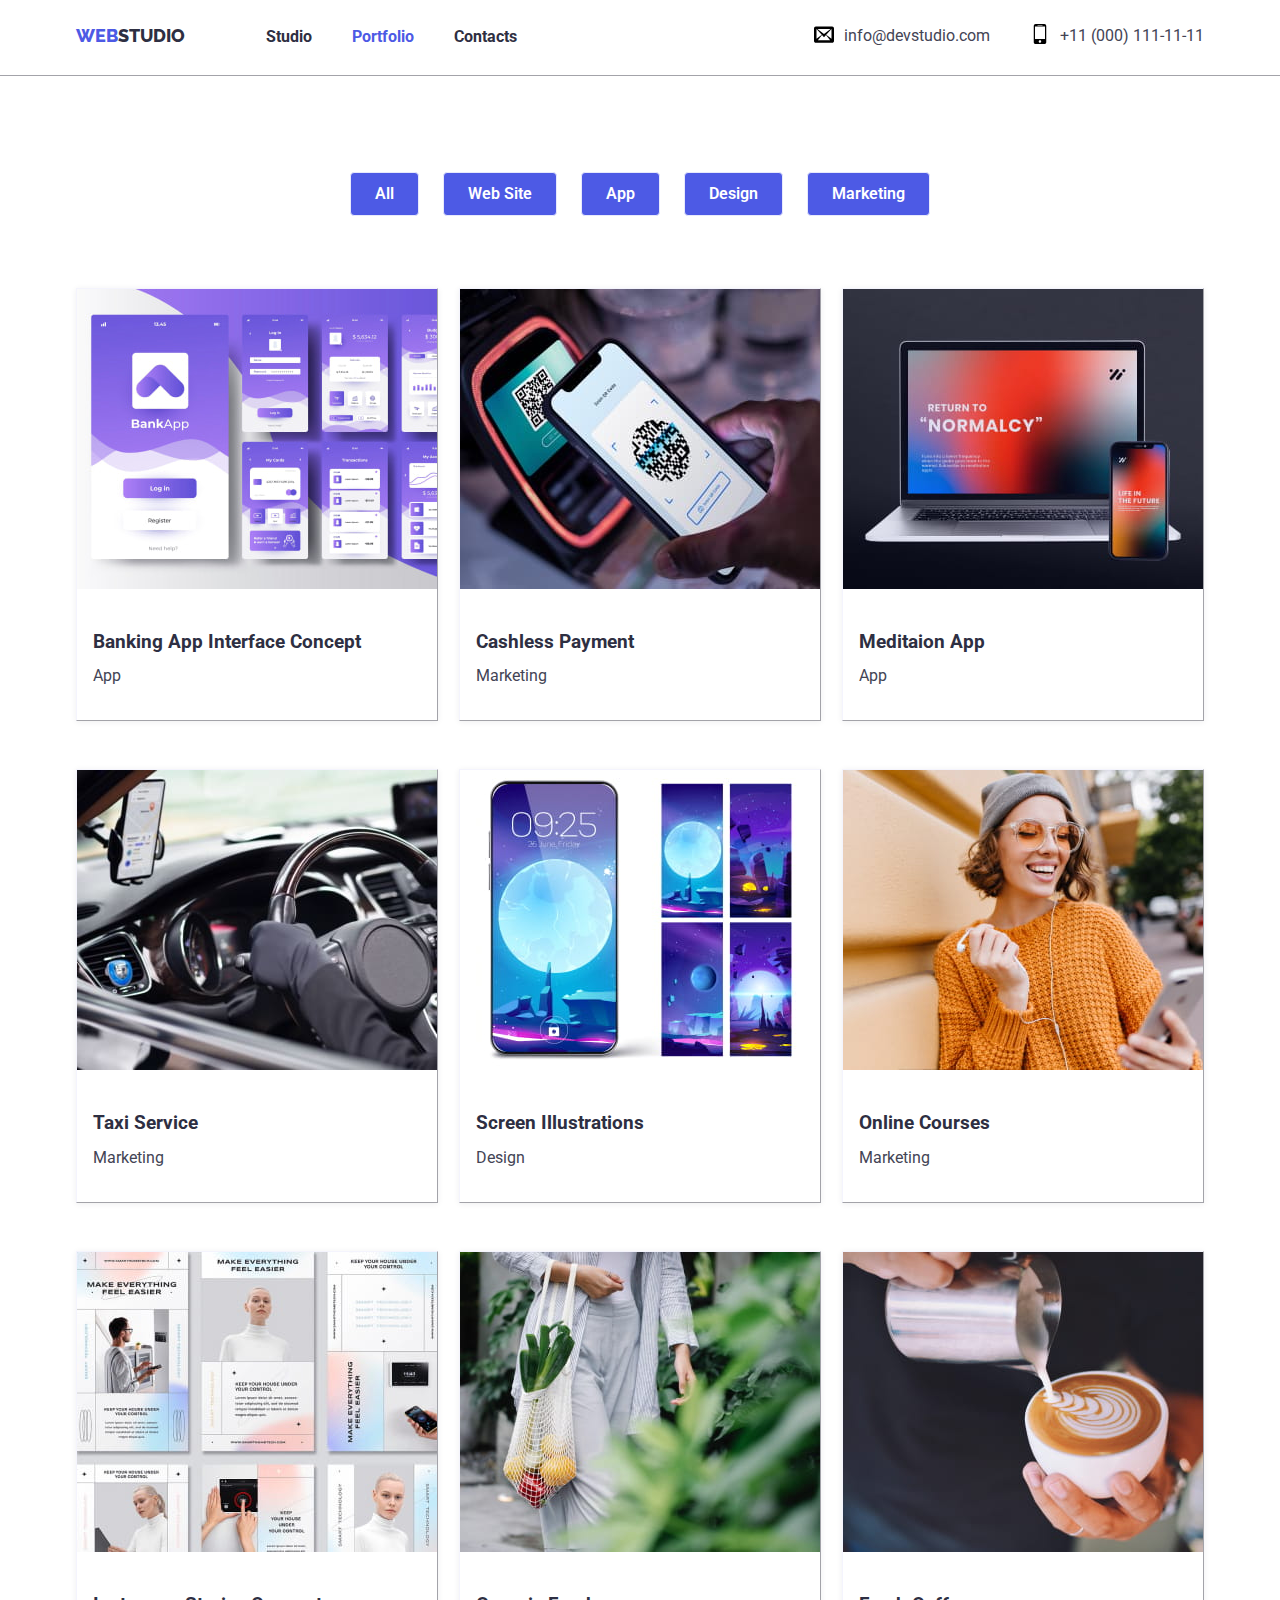
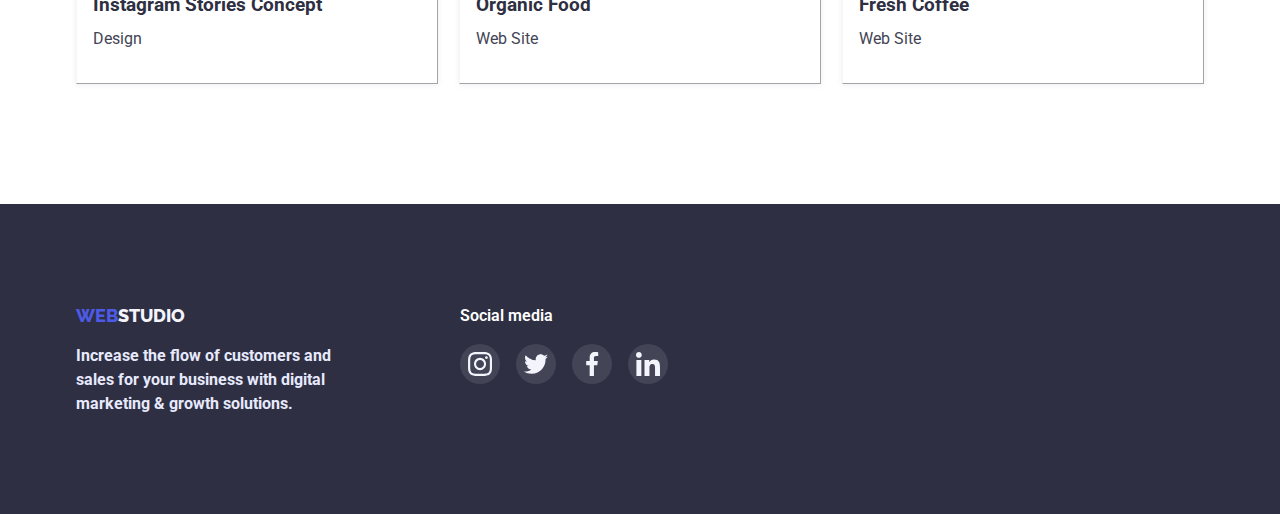
==== portfolio.html @ a93f90d0 "new" ====
<!DOCTYPE html>
<html lang="en">
<head>
    <meta charset="UTF-8">
    <meta http-equiv="X-UA-Compatible" content="IE=edge">
    <meta name="viewport" content="width=device-width, initial-scale=1.0">
    <link rel="preconnect" href="https://fonts.googleapis.com">
    <link rel="preconnect" href="https://fonts.gstatic.com" crossorigin>
    <link href="https://fonts.googleapis.com/css2?family=Raleway:wght@800&family=Roboto:wght@400;500;700;900&display=swap" rel="stylesheet">
    <link rel="stylesheet" href="https://cdnjs.cloudflare.com/ajax/libs/modern-normalize/1.1.0/modern-normalize.min.css">
    <link rel="stylesheet" href="./css/styles.css">
    <title>Portfolio</title>
</head>
<body>
<!-- header -->
    <header class="header">
<!-- Top Line -->
        <div class="container nav-contact">
            <nav class="nav-href">
                <a class="logo-header" href="./index.html"><span>Web</span>studio</a>
                <ul class="navigation">
                    <li class="link-navigation"><a href="./index.html" class="nav">Studio</a></li>
                    <li class="link-navigation"><a href="./portfolio.html" class="nav-corrent">Portfolio</a></li>
                    <li class="link-navigation"><a href="" class="nav">Contacts</a></li>
                </ul>
            </nav>
<!-- Contacts -->
            <ul class="contact">
                <li class="contact-list">
                    <a href="mailto:info@devstudio.com">
                        <svg class="icon-contect" width="25" height="25">
                            <use href="./images/icons.svg#icon-envelop"></use>
                        </svg>
                    </a>
                    <a class="contact-mail" href="mailto:info@devstudio.com">info@devstudio.com</a>
                </li>
            
                <li class="contact-list">
                    <a href="tel:+110001111111">
                        <svg class="icon-contect" width="25" height="25">
                            <use href="./images/icons.svg#icon-mobile"></use>
                        </svg>
                    </a>
                    <a class="contact-tel" href="tel:+110001111111">+11 (000) 111-11-11</a>
                </li>
            </ul>
        </div>
    </header>
    
<!-- main -->
    <main>
        <section class="container">
<!-- Filters -->
            <div class="button-filters">
                <ul>
                    <li class="li-button"><button class="portfolio-link" type="button">All</button></li>
                    <li class="li-button"><button class="portfolio-link" type="button">Web Site</button></li>
                    <li class="li-button"><button class="portfolio-link" type="button">App</button></li>
                    <li class="li-button"><button class="portfolio-link" type="button">Design</button></li>
                    <li class="li-button"><button class="portfolio-link" type="button">Marketing</button></li>
                </ul>
            </div>
    
<!-- Section -->
            <div >
                <ul class="flex-container">
                    <li class="list">
                        <img src="./images/img-portfolio-1.jpg" alt="Banking App" width="360">
                        <h3 class="subtitle">Banking App Interface Concept</h3>
                        <p class="slogan">App</p>
                    </li>
                
                    <li class="list">
                        <img src="./images/img-portfolio-2.jpg" alt="apple pay" width="360">
                        <!-- <p>14 Stylish and User-Friendly App Design Concepts · Task Manager App · Calorie Tracker App · Exotic Fruit Ecommerce App · Cloud Storage App</p> -->
                        <h3 class="subtitle">Cashless Payment</h3>
                        <p class="slogan">Marketing</p>
                    </li>
                
                    <li class="list">
                        <img src="./images/img-portfolio-3.jpg" alt="pc and phone" width="360">
                        <h3 class="subtitle">Meditaion App</h3>
                        <p class="slogan">App</p>
                    </li>
                
                    <li class="list">
                        <img src="./images/img-portfolio-4.jpg" alt="taxi car" width="360">
                        <h3 class="subtitle">Taxi Service</h3>
                        <p class="slogan">Marketing</p>
                    </li>
                
                    <li class="list">
                        <img src="./images/img-portfolio-5.jpg" alt="phone screen" width="360">
                        <h3 class="subtitle">Screen Illustrations</h3>
                        <p class="slogan">Design</p>
                    </li>
                
                    <li class="list">
                        <img src="./images/img-portfolio-6.jpg" alt="girl" width="360">
                        <h3 class="subtitle">Online Courses</h3>
                        <p class="slogan">Marketing</p>
                    </li>
                
                    <li class="list">
                        <img src="./images/img-portfolio-7.jpg" alt="Instagram Stories screen" width="360">
                        <h3 class="subtitle">Instagram Stories Concept</h3>
                        <p class="slogan">Design</p>
                    </li>
                
                    <li class="list">
                        <img src="./images/img-portfolio-8.jpg" alt="food in a bag" width="360">
                        <h3 class="subtitle">Organic Food</h3>
                        <p class="slogan">Web Site</p>
                    </li>
                
                    <li class="list">
                        <img src="./images/img-portfolio-9.jpg" alt="a cup of coffee" width="360">
                        <h3 class="subtitle">Fresh Coffee</h3>
                        <p class="slogan">Web Site</p>
                    </li>
                </ul>
            </div>
        </section>
    </main>
    
<!-- Footer -->
    <footer class="footer">
        <div class="container footer">
            <div>
                <a class="logo-footer" href="./index.html"><span>Web</span>studio</a>
                <p class="text-footer">Increase the flow of customers and sales for your business with digital marketing &
                    growth solutions.</p>
            </div>
            <!-- /* Social */ -->
            <div class="social">
                <p class="social-text">Social media</p>
                <ul>
                    <li class="social-icon">
                        <a class="social-link" href="">
                            <svg class="icon-link" width="24px" height="24px">
                                <use href="./images/icons.svg#icon-instagram"></use>
                            </svg>
                        </a>
                    </li>
                    <li class="social-icon">
                        <a class="social-link" href="">
                            <svg class="icon-link" width="24px" height="24px">
                                <use href="./images/icons.svg#icon-twitter"></use>
                            </svg>
                        </a>
                    </li>
                    <li class="social-icon">
                        <a class="social-link" href="">
                            <svg class="icon-link" width="24px" height="24px">
                                <use href="./images/icons.svg#icon-facebook"></use>
                            </svg>
                        </a>
                    </li>
                    <li class="social-icon">
                        <a class="social-link" href="">
                            <svg class="icon-link" width="24px" height="24px">
                                <use href="./images/icons.svg#icon-linkedin"></use>
                            </svg>
                        </a>
                    </li>
                </ul>
            </div>
        </div>
    </footer>
    
</body>
</html>
---- css/styles.css ----
:root {
    --primary-text-color: #4D5AE5;
    --primary-fon-color: #FFFFFF;
    --color-section-logo: #F4F4FD;
    --color-body-text: #2E2F42;
    --color-footer-text: #E7E9FC;
    --color-mail-tel-p-text: #434455;
    --color-active: rgba(77, 90, 229, 0.2);
    --color-border: #F4F4FD;
    --color-company: #8E8F99;
    --color-green-footer: #31D0AA;
}

body {
    font-family: 'Roboto';
    font-size: 16px;
    line-height: 1.5;
    color: var(--color-body-text);
    background-color: var(--primary-fon-color);
    font-weight: 700;
    /* font-style: normal; */
}

* {
    margin: 0;
    padding: 0;
}

*,
*::before,
*::after {
    box-sizing: border-box;
}

.container {
    width: 1158px;
    padding-right: 15px;
    padding-left: 15px;
    margin-right: auto;
    margin-left: auto;
}

a {
    text-decoration: none;
    color: var(--color-body-text);
}

/* hover/:focus/:active */
a:hover,
a:focus {
    color: var(--primary-text-color);
}

a:active {
    color: var(--color-active);
}

ul {
    list-style-type: none;
    display: inline-flex;
}

/*------------header-------------*/
.header {
    border-bottom: 0.5px outset var(--color-border);
}

.nav-contact {
    display: flex;
    padding-top: 24px;
    padding-bottom: 24px;
}

/* логотип */
.logo-header {
    font-family: 'Raleway';
    font-weight: 800;
    font-size: 18px;
    line-height: 1.33;
    text-transform: uppercase;
    margin-right: 77px;
}

/* цвет логотипа Web */
span {
    color: var(--primary-text-color);
}

/* ссылки на страницы */
.link-navigation {
    margin-right: 40px;
}

li:last-child {
    margin-right: 0px;
}

/* подсветка текушей страницы */
.nav-corrent { color: var(--primary-text-color)} 

/* contact меил и телефон */
.contact {
    list-style-type: none;
    margin-left: auto;
}

.contact-list {
    display: flex;
}

.contact-list:hover {
    fill: var(--primary-text-color);
}

.icon-contect {
    align-items: center;
    width: 20px;
    height: 20px;
    margin-right: 10px;
}

.contact-mail {
    color: var(--color-mail-tel-p-text);
    font-weight: 400;
    margin-right: 40px;
}

.contact-tel {
    color: var(--color-mail-tel-p-text);
    font-weight: 400;
}

/*----------main для index.html----------*/
.section-block {
    background-color: var(--color-body-text);
    padding-top: 192px;
    padding-bottom: 192px;
    background-image: linear-gradient(rgba(47, 48, 58, 0.7), rgba(47, 48, 58, 0.7)),
    url(../images/people-office\ 1.jpg);
    background-position: center;
    background-size: cover;
    background-repeat: no-repeat;
}

/* заголовок H1 */
.title {
    width: 492px;
    font-size: 56px;
    line-height: 60px;
    text-align: center;
    margin-right: auto;
    margin-left: auto;
    margin-bottom: 48px;
    color: var(--primary-fon-color);
}

/* кнопка  */
button {
    background-color: var(--primary-text-color);
    color: var(--primary-fon-color);
    cursor: pointer;
    font-weight: 600;
}

button:hover,
button:focus {
    background-color: var(--color-section-logo);
    color: var(--primary-text-color);
}

.button-main {
    display: block;
    margin-right: auto;
    margin-left: auto;
    width: 170px;
    height: 51px;
    border: none;
    border-radius: 4px;
}

/* < !-- Section 1 --> */
.section1 {
    margin-top: 120px;
    height: 224px;
}

.feature-list {
    list-style-type: none;
    display: block;
    margin-right: 24px;
}

.feature-list::before {
    display: inline-block;
    content:'';
    height: 112px;
    width: 264px;
    height: 104px;
    background-color: var(--color-border);
    background-repeat: no-repeat;
    background-position: center;
}

.icon-antenna::before {
    background-image: url(../images/antenna-1.svg);
}

.icon-clock::before {
    background-image: url(../images/clock-1.svg);

}

.icon-diagram::before {
    background-image: url(../images/diagram-1.svg);
}

.icon-astronaut::before {
    background-image: url(../images/astronaut-1.svg);
}

.feature-list:last-child {
    padding-right: 0;
    margin-right: 0;
}

/* slogan --- p */
.slogan-section1 {
    color: var(--color-mail-tel-p-text);
    font-weight: 400;
    line-height: 24px;
    margin-top: 8px;
}

/* < !-- Section 2 --> */
.section2 {
    margin-top: 120px;
    padding-bottom: 120px;
}

.link-section2 {
    list-style-type: none;
    display: flex;
    justify-content:space-between;
}

.link-section2-image {
    height: 300px;
    border: 1px solid var(--color-footer-text);
}

/* text H2 */
.title-text-2 {
    margin-bottom: 72px;
    text-align: center;
    font-weight: 600;
    font-size: 36px;
}

/* < !-- Section 3 --> */
.section3 {
    text-align: center;
    background-color: var(--color-section-logo);
    height: 788px;
    padding-top: 120px;
}

/* text H2 */
.title-text-3 {
    margin-bottom: 72px;
    font-size: 36px;
    font-weight: 600;
}

.list-photo {
    list-style-type: none;
    display: flex;
    flex-direction: column;
    margin-right: 24px;
    border: 0.5px outset var(--color-border);
    background-color: var(--primary-fon-color);
    border-radius: 0px 0px 4px 4px;
    box-shadow: 0px 1px 6px rgba(46, 47, 66, 0.08), 0px 1px 1px rgba(46, 47, 66, 0.16), 0px 2px 1px rgba(46, 47, 66, 0.08);
}

.list-photo :last-child {
    margin-right: 0;
}

.name-slogan {
    padding-top: 32px;
    padding-bottom: 32px;
    padding-right: 16px;
    padding-left: 16px;
}

.name-slogan:last-child {
    padding-right: 0;
}

/* H3 -- name */
.name {
    margin-bottom: 8px;
}

.slogan-section3 {
    color: var(--color-mail-tel-p-text);
    font-weight: 400;
    line-height: 24px;
}

/* social-section3 */
.social-icon-section3 {
    width: 232px;
    height: 48px;
    display: flex;
    margin-top: 8px;
    gap: 24px;
}

.social-section3 {
    height: 48px;
    margin-top: 8px;
    /* margin-right: 24px; */
}

.icon-section3 {
    width: 40px;
    height: 40px;
    display: flex;
    align-items: center;
    justify-content: center;
    border-radius: 50%;
    background-color: var(--primary-text-color);
    /* background-color: rgba(255, 255, 255, 0.1); */
    }

.icon-section3:hover,
.icon-section3:focus {
    background-color: var(--color-green-footer);
}

/* < !-- Section Customers --> */
.section-customers {
    height: 202px;
    margin-top: 120px;
    margin-bottom: 120px;
    filter: drop-shadow(0px 4px 4px rgba(0, 0, 0, 0.25));
}

.title-text-customers {
    font-size: 36px;
    font-weight: 700;
    text-align: center;
    height: 42px;
    margin-bottom: 72px;
}

.customers {
    display: flex;
    justify-content: center;
    justify-content: space-between;   
}

.item-customers {
    display: flex;
    width: 168px;
    height: 88px;
    border: 1px solid var(--color-company);
    border-radius: 4px;
    fill: var(--color-company);
}

.icon-customers {
    width: 104px;
    height: 56px;
    margin-top: 16px;
    margin-left: 32px;
    margin-right: 32px;
    margin-bottom: 16px;
}

.item-customers:hover {
    fill: var(--primary-text-color);
}

.item-customers:hover {
    border: 1px solid var(--primary-text-color);
}

/*-------------footer------------*/
.footer {
    background-color: var(--color-body-text);
    height: 310px;
    display: flex;
}

/* логотип */
.logo-footer {
    color: var(--color-section-logo);
    font-family: 'Raleway';
    font-weight: 800;
    font-size: 18px;
    line-height: 1.33;
    text-transform: uppercase;
    display: block;
    margin-top: 100px;
}

.text-footer {
    color: var(--color-footer-text);
    line-height: 24px;
    padding-top: 16px;
    width: 264px;
}

/* Social */
.social {
    /* display: block; */
    width: 208px;
    height: 80px;
    font-weight: 600;
    margin-top: 100px;
    margin-left: 120px;
    margin-right: 692px;
}

.social-text {
    width: 96px;
    height: 24px;
    color: var(--primary-fon-color);
}

.social-icon {
    display: flex;
    margin-top: 16px;
}

.social-link {
    width: 40px;
    height: 40px;
    display: flex;
    align-items: center;
    justify-content: center;
    border-radius: 50%;
    background-color: rgba(255, 255, 255, 0.1);
    margin-right: 16px;
}

.social-link:hover,
.social-link:focus{
    background-color: var(--color-green-footer);
}

/*--------main для portfolio.html----------*/
/* Filters - кнопки button  */
.button-filters {
    display: flex;
    justify-content: center;
    padding-top: 96px;
    padding-bottom: 72px;
}

.li-button:hover {
    box-shadow: 0px 3px 1px rgba(0, 0, 0, 0.1),
    0px 2px 1px rgba(0, 0, 0, 0.08),
    0px 2px 2px rgba(0, 0, 0, 0.12);
border-radius: 4px;
}

.list:hover {
    box-shadow: 0px 1px 6px rgba(46, 47, 66, 0.08), 
    0px 1px 1px rgba(46, 47, 66, 0.16),
    0px 2px 1px rgba(46, 47, 66, 0.08);
}

.portfolio-link {
    border: 1px solid var(--color-footer-text);
    border-radius: 4px;
}

li .portfolio-link {
    padding-top: 12px;
    padding-right: 24px;
    padding-bottom: 12px;
    padding-left: 24px;
}

.li-button {
    margin-right: 24px;
}

/* < !-- Section --> */
.flex-container {
    display: flex;
    flex-wrap: wrap;
    justify-content:space-between;
    padding-bottom: 120px;
}

.list {
    margin-bottom: 48px;
    list-style-type: none;
    border: 0.5px outset var(--color-border);
    box-shadow: 0px 1px 6px rgba(46, 47, 66, 0.08);
}

.list:nth-last-child(-n + 3) {
    margin: 0;
}

/* H3 ---- subtitle */
.subtitle {
    margin-top: 32px;
    margin-bottom: 8px;
    margin-left: 16px;
}

/* slogan --- p */
.slogan {
    color: var(--color-mail-tel-p-text);
    font-weight: 400;
    line-height: 24px;
    margin-left: 16px;
    margin-bottom: 32px; 
}
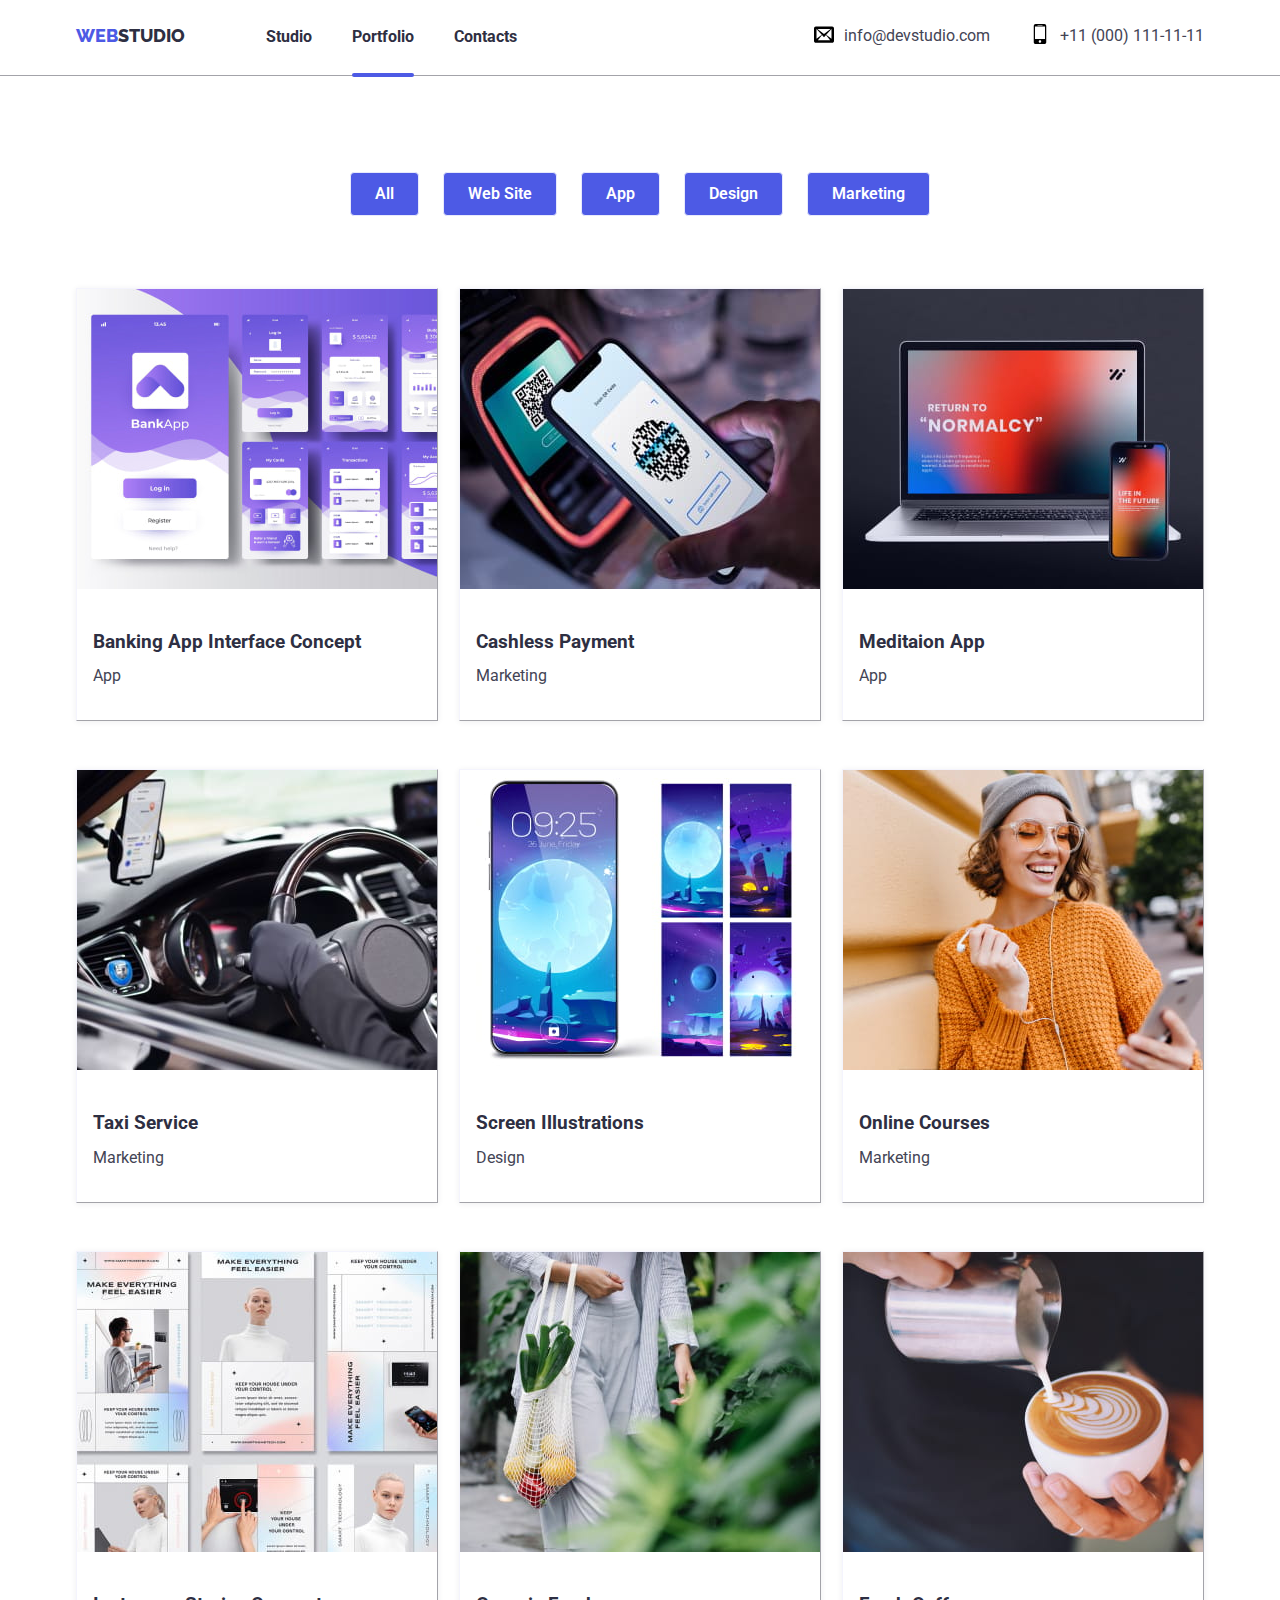
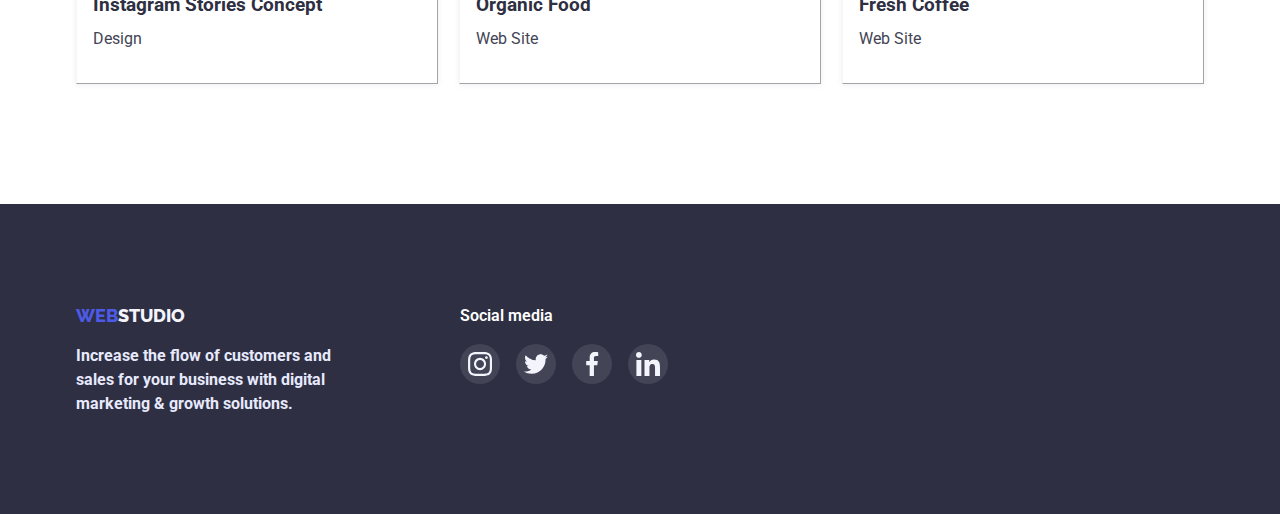
==== commit 0f062dee: "new" ====
--- a/portfolio.html
+++ b/portfolio.html
@@ -20,7 +20,7 @@
                 <a class="logo-header" href="./index.html"><span>Web</span>studio</a>
                 <ul class="navigation">
                     <li class="link-navigation"><a href="./index.html" class="nav">Studio</a></li>
-                    <li class="link-navigation"><a href="./portfolio.html" class="nav-corrent">Portfolio</a></li>
+                    <li class="link-navigation"><a href="./portfolio.html" class="corrent">Portfolio</a></li>
                     <li class="link-navigation"><a href="" class="nav">Contacts</a></li>
                 </ul>
             </nav>
@@ -65,56 +65,82 @@
             <div >
                 <ul class="flex-container">
                     <li class="list">
-                        <img src="./images/img-portfolio-1.jpg" alt="Banking App" width="360">
+                        <div class="list-item">
+                            <img src="./images/img-portfolio-1.jpg" alt="Banking App" width="360">
+                            <p class="slogan-text">14 Stylish and User-Friendly App Design Concepts · Task Manager App · Calorie Tracker App · Exotic Fruit Ecommerce App · Cloud Storage App</p>
+                        </div>
                         <h3 class="subtitle">Banking App Interface Concept</h3>
                         <p class="slogan">App</p>
                     </li>
                 
                     <li class="list">
-                        <img src="./images/img-portfolio-2.jpg" alt="apple pay" width="360">
-                        <!-- <p>14 Stylish and User-Friendly App Design Concepts · Task Manager App · Calorie Tracker App · Exotic Fruit Ecommerce App · Cloud Storage App</p> -->
+                        <div class="list-item">
+                            <img src="./images/img-portfolio-2.jpg" alt="apple pay" width="360">
+                            <p class="slogan-text">14 Stylish and User-Friendly App Design Concepts · Task Manager App · Calorie Tracker App · Exotic Fruit Ecommerce App · Cloud Storage App</p>
+                        </div>
                         <h3 class="subtitle">Cashless Payment</h3>
                         <p class="slogan">Marketing</p>
                     </li>
                 
                     <li class="list">
-                        <img src="./images/img-portfolio-3.jpg" alt="pc and phone" width="360">
+                        <div class="list-item">
+                            <img src="./images/img-portfolio-3.jpg" alt="pc and phone" width="360">
+                            <p class="slogan-text">14 Stylish and User-Friendly App Design Concepts · Task Manager App · Calorie Tracker App · Exotic Fruit Ecommerce App · Cloud Storage App</p>
+                        </div>
                         <h3 class="subtitle">Meditaion App</h3>
                         <p class="slogan">App</p>
                     </li>
                 
                     <li class="list">
-                        <img src="./images/img-portfolio-4.jpg" alt="taxi car" width="360">
+                        <div class="list-item">
+                            <img src="./images/img-portfolio-4.jpg" alt="taxi car" width="360">
+                            <p class="slogan-text">14 Stylish and User-Friendly App Design Concepts · Task Manager App · Calorie Tracker App · Exotic Fruit Ecommerce App · Cloud Storage App</p>
+                        </div>
                         <h3 class="subtitle">Taxi Service</h3>
                         <p class="slogan">Marketing</p>
                     </li>
                 
                     <li class="list">
-                        <img src="./images/img-portfolio-5.jpg" alt="phone screen" width="360">
+                        <div class="list-item">
+                            <img src="./images/img-portfolio-5.jpg" alt="phone screen" width="360">
+                            <p class="slogan-text">14 Stylish and User-Friendly App Design Concepts · Task Manager App · Calorie Tracker App · Exotic Fruit Ecommerce App · Cloud Storage App</p>
+                        </div>
                         <h3 class="subtitle">Screen Illustrations</h3>
                         <p class="slogan">Design</p>
                     </li>
                 
                     <li class="list">
-                        <img src="./images/img-portfolio-6.jpg" alt="girl" width="360">
+                        <div class="list-item">
+                            <img src="./images/img-portfolio-6.jpg" alt="girl" width="360">
+                            <p class="slogan-text">14 Stylish and User-Friendly App Design Concepts · Task Manager App · Calorie Tracker App · Exotic Fruit Ecommerce App · Cloud Storage App</p>
+                        </div>
                         <h3 class="subtitle">Online Courses</h3>
                         <p class="slogan">Marketing</p>
                     </li>
                 
                     <li class="list">
-                        <img src="./images/img-portfolio-7.jpg" alt="Instagram Stories screen" width="360">
+                        <div class="list-item">
+                            <img src="./images/img-portfolio-7.jpg" alt="Instagram Stories screen" width="360">
+                            <p class="slogan-text">14 Stylish and User-Friendly App Design Concepts · Task Manager App · Calorie Tracker App · Exotic Fruit Ecommerce App · Cloud Storage App</p>
+                        </div>
                         <h3 class="subtitle">Instagram Stories Concept</h3>
                         <p class="slogan">Design</p>
                     </li>
                 
                     <li class="list">
-                        <img src="./images/img-portfolio-8.jpg" alt="food in a bag" width="360">
+                        <div class="list-item">
+                            <img src="./images/img-portfolio-8.jpg" alt="food in a bag" width="360">
+                            <p class="slogan-text">14 Stylish and User-Friendly App Design Concepts · Task Manager App · Calorie Tracker App · Exotic Fruit Ecommerce App · Cloud Storage App</p>
+                        </div>
                         <h3 class="subtitle">Organic Food</h3>
                         <p class="slogan">Web Site</p>
                     </li>
                 
                     <li class="list">
-                        <img src="./images/img-portfolio-9.jpg" alt="a cup of coffee" width="360">
+                        <div class="list-item">
+                            <img src="./images/img-portfolio-9.jpg" alt="a cup of coffee" width="360">
+                            <p class="slogan-text">14 Stylish and User-Friendly App Design Concepts · Task Manager App · Calorie Tracker App · Exotic Fruit Ecommerce App · Cloud Storage App</p>
+                        </div>
                         <h3 class="subtitle">Fresh Coffee</h3>
                         <p class="slogan">Web Site</p>
                     </li>
--- a/css/styles.css
+++ b/css/styles.css
@@ -89,14 +89,25 @@
 /* ссылки на страницы */
 .link-navigation {
     margin-right: 40px;
-}
+    position: relative;
+}
+
+/* corrent - header подчеркивание текста текушей страницы */
+.corrent::after {
+    position: absolute;
+    content: "";
+    width: 100%;
+    height: 4px;
+    top: 48px;
+    left: 0;
+    background-color: #4D5AE5;
+    border-radius: 2px;
+}
+
 
 li:last-child {
     margin-right: 0px;
 }
-
-/* подсветка текушей страницы */
-.nav-corrent { color: var(--primary-text-color)} 
 
 /* contact меил и телефон */
 .contact {
@@ -504,8 +515,29 @@
     box-shadow: 0px 1px 6px rgba(46, 47, 66, 0.08);
 }
 
+.list-item {
+    position: relative;
+    overflow: hidden;
+}
+
 .list:nth-last-child(-n + 3) {
     margin: 0;
+}
+
+/* p slogan text */
+.slogan-text {
+    position: absolute;
+    top: 40px;
+    left: 32px;
+    width: 296px;
+    height: 96px;
+    content: "";
+    opacity: 0;
+    font-weight: 400;
+    line-height: 24px;
+    letter-spacing: 0.02em;
+    color: #F4F4FD;
+    transform: translateY(100%);
 }
 
 /* H3 ---- subtitle */
@@ -523,3 +555,29 @@
     margin-left: 16px;
     margin-bottom: 32px; 
 }
+
+/* -----overflow------ */
+.list-item::before {
+    position: absolute;
+    display: inline-block;
+    content: "";
+    top: 0;
+    left: 0;
+    width: 360px;
+    height: 300px;
+    background-color: rgb(77, 90, 229);
+    opacity: 0;
+    transform: translateY(100%);
+}
+
+.list-item:hover:before {
+    opacity: 1;
+    transform: translateY(0);
+    transition: transform 250ms cubic-bezier(0.4, 0, 0.2, 1);
+}
+
+.list-item:hover .slogan-text {
+    opacity: 1;
+    transform: translateY(0);
+    transition: transform 250ms cubic-bezier(0.4, 0, 0.2, 1);
+}
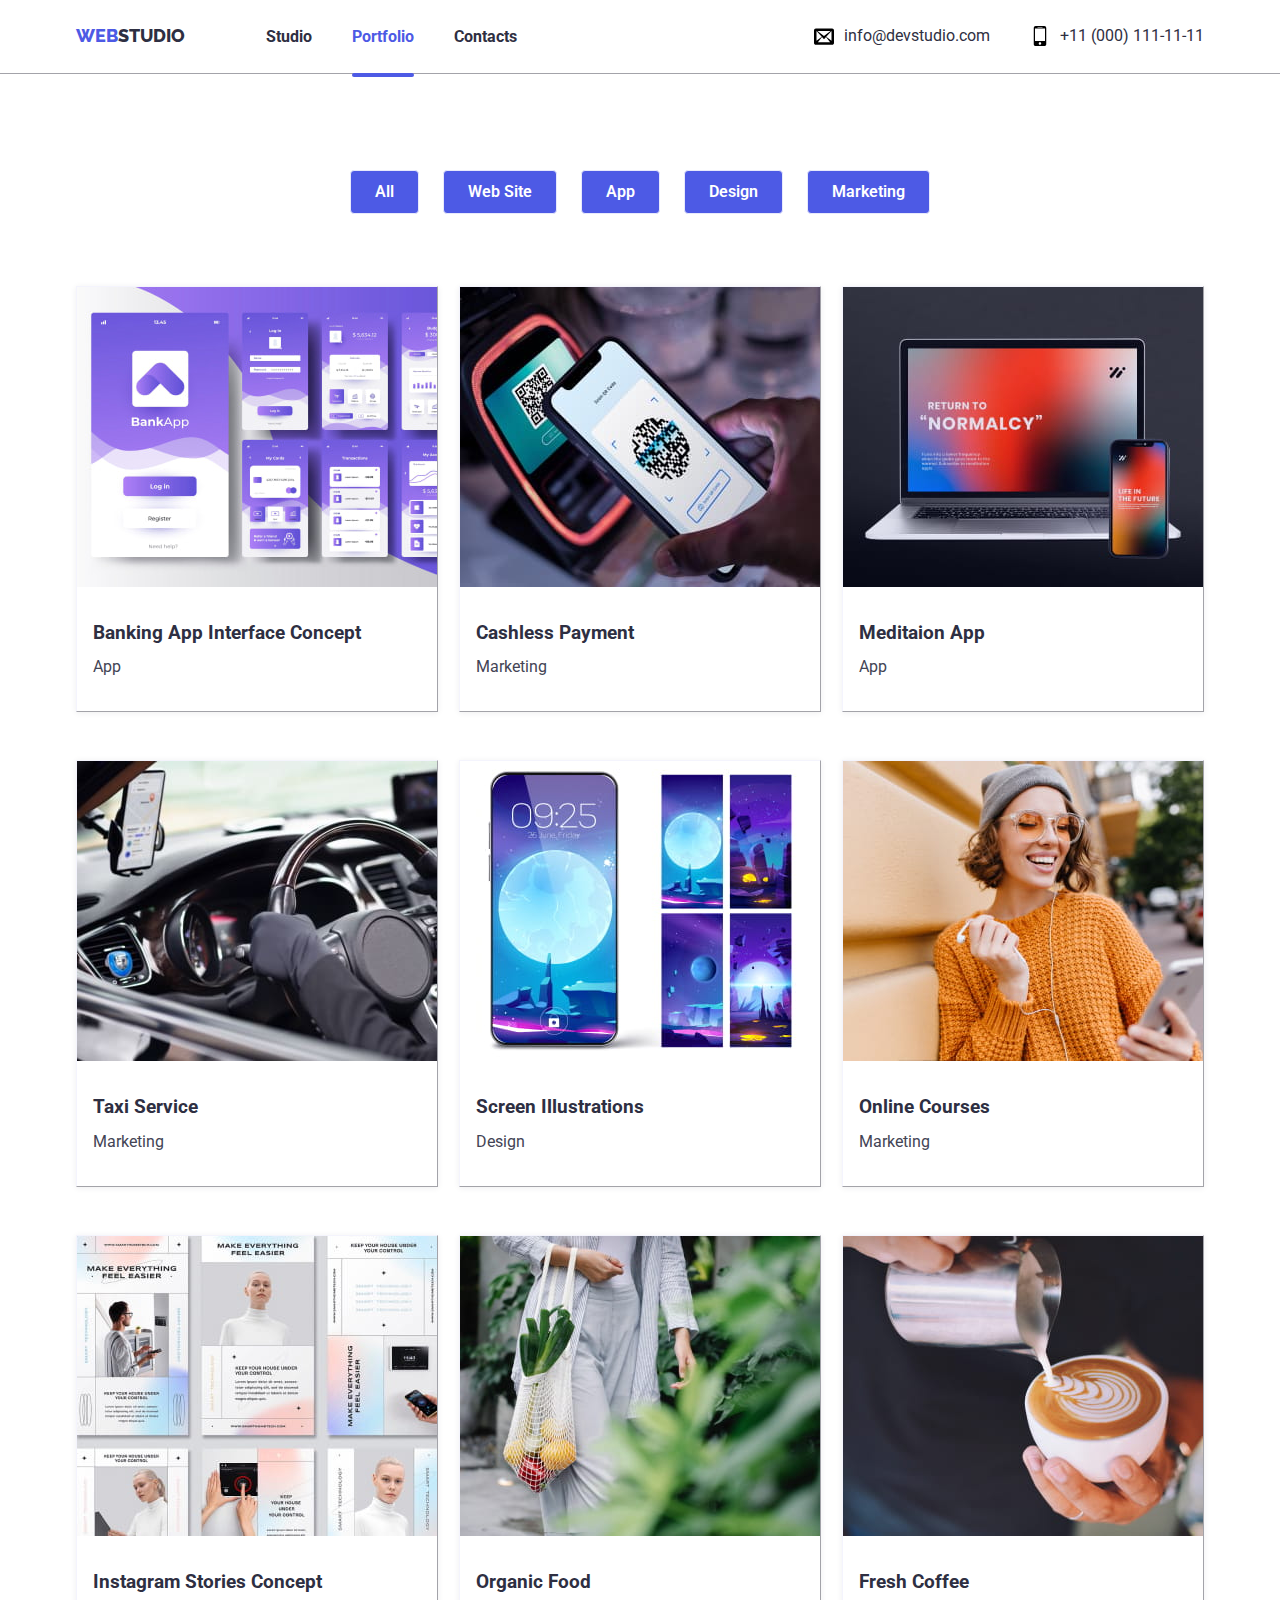
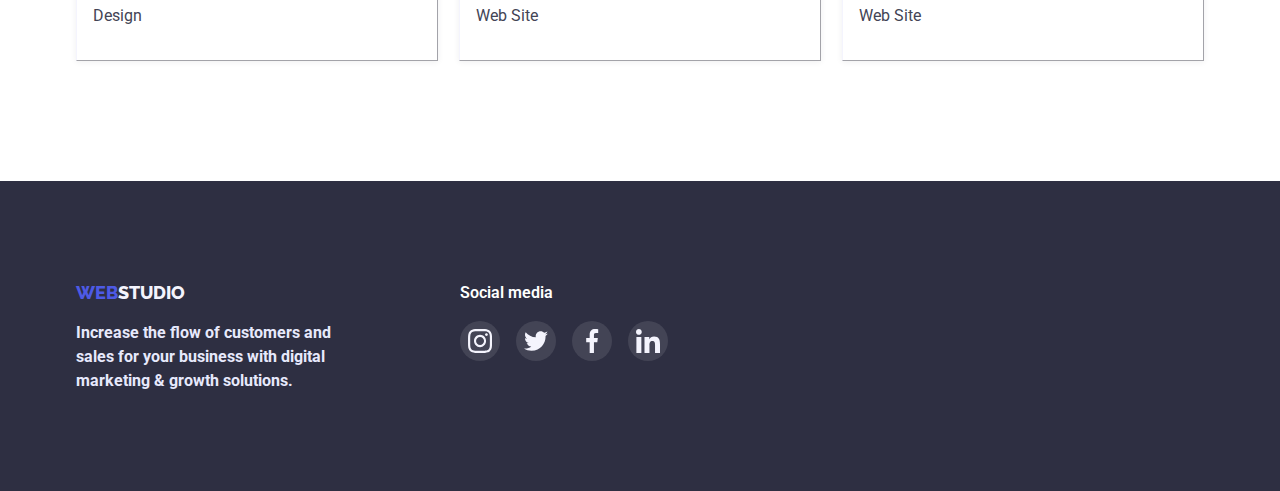
==== commit f7c201b6: "new" ====
--- a/portfolio.html
+++ b/portfolio.html
@@ -27,21 +27,21 @@
 <!-- Contacts -->
             <ul class="contact">
                 <li class="contact-list">
-                    <a href="mailto:info@devstudio.com">
-                        <svg class="icon-contect" width="25" height="25">
+                    <a class="contact-icon" href="mailto:info@devstudio.com">
+                        <svg class="icon-contact" width="25" height="25">
                             <use href="./images/icons.svg#icon-envelop"></use>
                         </svg>
+                        info@devstudio.com
                     </a>
-                    <a class="contact-mail" href="mailto:info@devstudio.com">info@devstudio.com</a>
                 </li>
             
                 <li class="contact-list">
-                    <a href="tel:+110001111111">
-                        <svg class="icon-contect" width="25" height="25">
+                    <a class="contact-icon" href="tel:+110001111111">
+                        <svg class="icon-contact" width="25" height="25">
                             <use href="./images/icons.svg#icon-mobile"></use>
                         </svg>
+                        +11 (000) 111-11-11
                     </a>
-                    <a class="contact-tel" href="tel:+110001111111">+11 (000) 111-11-11</a>
                 </li>
             </ul>
         </div>
--- a/css/styles.css
+++ b/css/styles.css
@@ -100,10 +100,15 @@
     height: 4px;
     top: 48px;
     left: 0;
-    background-color: #4D5AE5;
+    background-color: var(--primary-text-color);
     border-radius: 2px;
-}
-
+    transition: width 250ms cubic-bezier(0.4, 0, 0.2, 1);
+}
+
+/* corrent - header выделение (цвет) текста текушей страницы */
+.corrent {
+    color: var(--primary-text-color);
+}
 
 li:last-child {
     margin-right: 0px;
@@ -116,29 +121,23 @@
 }
 
 .contact-list {
-    display: flex;
+    font-weight: 400;
+    margin-right: 40px;
 }
 
 .contact-list:hover {
     fill: var(--primary-text-color);
 }
 
-.icon-contect {
+.contact-icon {
+    display: flex;
     align-items: center;
+}
+
+.icon-contact {
     width: 20px;
     height: 20px;
     margin-right: 10px;
-}
-
-.contact-mail {
-    color: var(--color-mail-tel-p-text);
-    font-weight: 400;
-    margin-right: 40px;
-}
-
-.contact-tel {
-    color: var(--color-mail-tel-p-text);
-    font-weight: 400;
 }
 
 /*----------main для index.html----------*/
@@ -475,7 +474,7 @@
     box-shadow: 0px 3px 1px rgba(0, 0, 0, 0.1),
     0px 2px 1px rgba(0, 0, 0, 0.08),
     0px 2px 2px rgba(0, 0, 0, 0.12);
-border-radius: 4px;
+    border-radius: 4px;
 }
 
 .list:hover {
@@ -516,6 +515,8 @@
 }
 
 .list-item {
+    width: 360px;
+    height: 300px;
     position: relative;
     overflow: hidden;
 }
@@ -536,8 +537,9 @@
     font-weight: 400;
     line-height: 24px;
     letter-spacing: 0.02em;
-    color: #F4F4FD;
+    color: var(--color-border);
     transform: translateY(100%);
+    transition: transform 250ms cubic-bezier(0.4, 0, 0.2, 1), opacity 250ms cubic-bezier(0.4, 0, 0.2, 1);
 }
 
 /* H3 ---- subtitle */
@@ -563,21 +565,69 @@
     content: "";
     top: 0;
     left: 0;
-    width: 360px;
-    height: 300px;
+    width: 100%;
+    height: 100%;
     background-color: rgb(77, 90, 229);
     opacity: 0;
     transform: translateY(100%);
+    transition: transform 250ms cubic-bezier(0.4, 0, 0.2, 1), opacity 250ms cubic-bezier(0.4, 0, 0.2, 1);
 }
 
 .list-item:hover:before {
     opacity: 1;
     transform: translateY(0);
-    transition: transform 250ms cubic-bezier(0.4, 0, 0.2, 1);
 }
 
 .list-item:hover .slogan-text {
     opacity: 1;
     transform: translateY(0);
-    transition: transform 250ms cubic-bezier(0.4, 0, 0.2, 1);
-}
+}
+
+
+/* -----backdrop -----*/ 
+.backdrop {
+    position: fixed;
+    top: 0;
+    left: 0;
+    width: 100%;
+    height: 100%;
+    background-color: rgba(46, 47, 66, 0.4);
+    transition: opacity 250ms cubic-bezier(0.4, 0, 0.2, 1), visibility 250ms cubic-bezier(0.4, 0, 0.2, 1);
+}
+
+.backdrop.is-hidden {
+    opacity: 0;
+    pointer-events: none;
+    visibility: hidden;
+}
+
+/* modal модельное окно */
+.modal {
+    position: absolute;
+    content: "";
+    width: 408px;
+    height: 576px;
+    top: 50%;
+    left: 50%;
+    transform: translate(-50%, -50%);
+    background-color: #FCFCFC;
+    box-shadow: 0px 1px 1px rgba(0, 0, 0, 0.14), 0px 1px 3px rgba(0, 0, 0, 0.12), 0px 2px 1px rgba(0, 0, 0, 0.2);
+    border-radius: 4px;
+    
+}
+
+.icon-modal {
+    position: absolute;
+    content: "";
+    width: 24px;
+    height: 24px;
+    left: 360px;
+    top: 24px;
+    display: flex;
+    align-items: center;
+    justify-content: center;
+    color: #000000;
+    background-color: var(--color-footer-text);
+    border: 1px solid rgba(0, 0, 0, 0.1);
+    border-radius: 50%;
+}